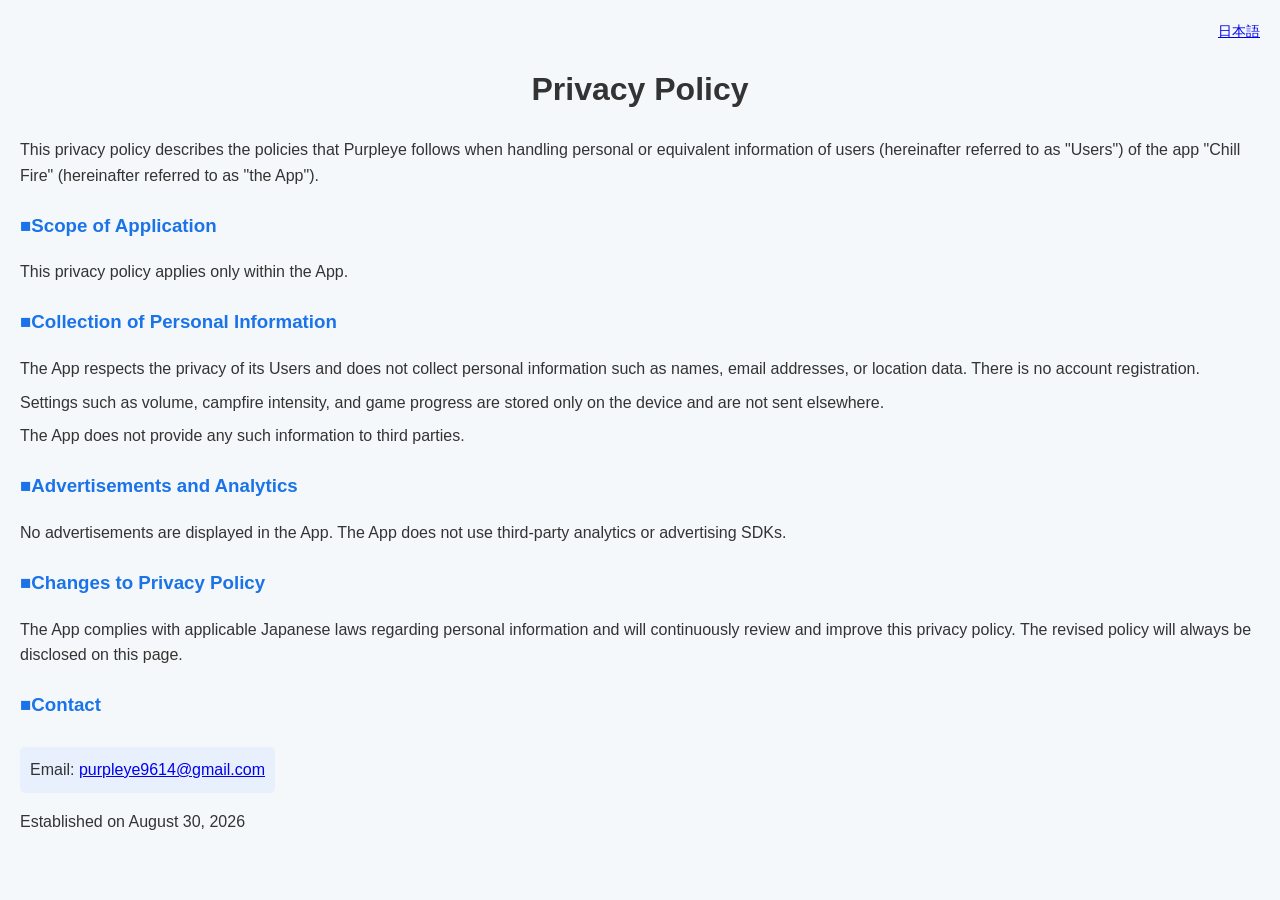
==== index.html @ 0b0f7af2 "Add Chill Fire privacy policy pages. Co-authored-by: Cursor <cursoragent@cursor.com>" ====
<!DOCTYPE html>
<html lang="ja">
<head>
  <meta charset="UTF-8">
  <meta name="viewport" content="width=device-width, initial-scale=1.0">
  <title>Redirecting...</title>
  <script>
    document.addEventListener("DOMContentLoaded", function () {
      var userLang = navigator.language || navigator.userLanguage;
      if (userLang && userLang.toLowerCase().startsWith("ja")) {
        window.location.href = "index.ja.html";
      } else {
        window.location.href = "index.en.html";
      }
    });
  </script>
</head>
<body>
  <p>Redirecting...</p>
</body>
</html>
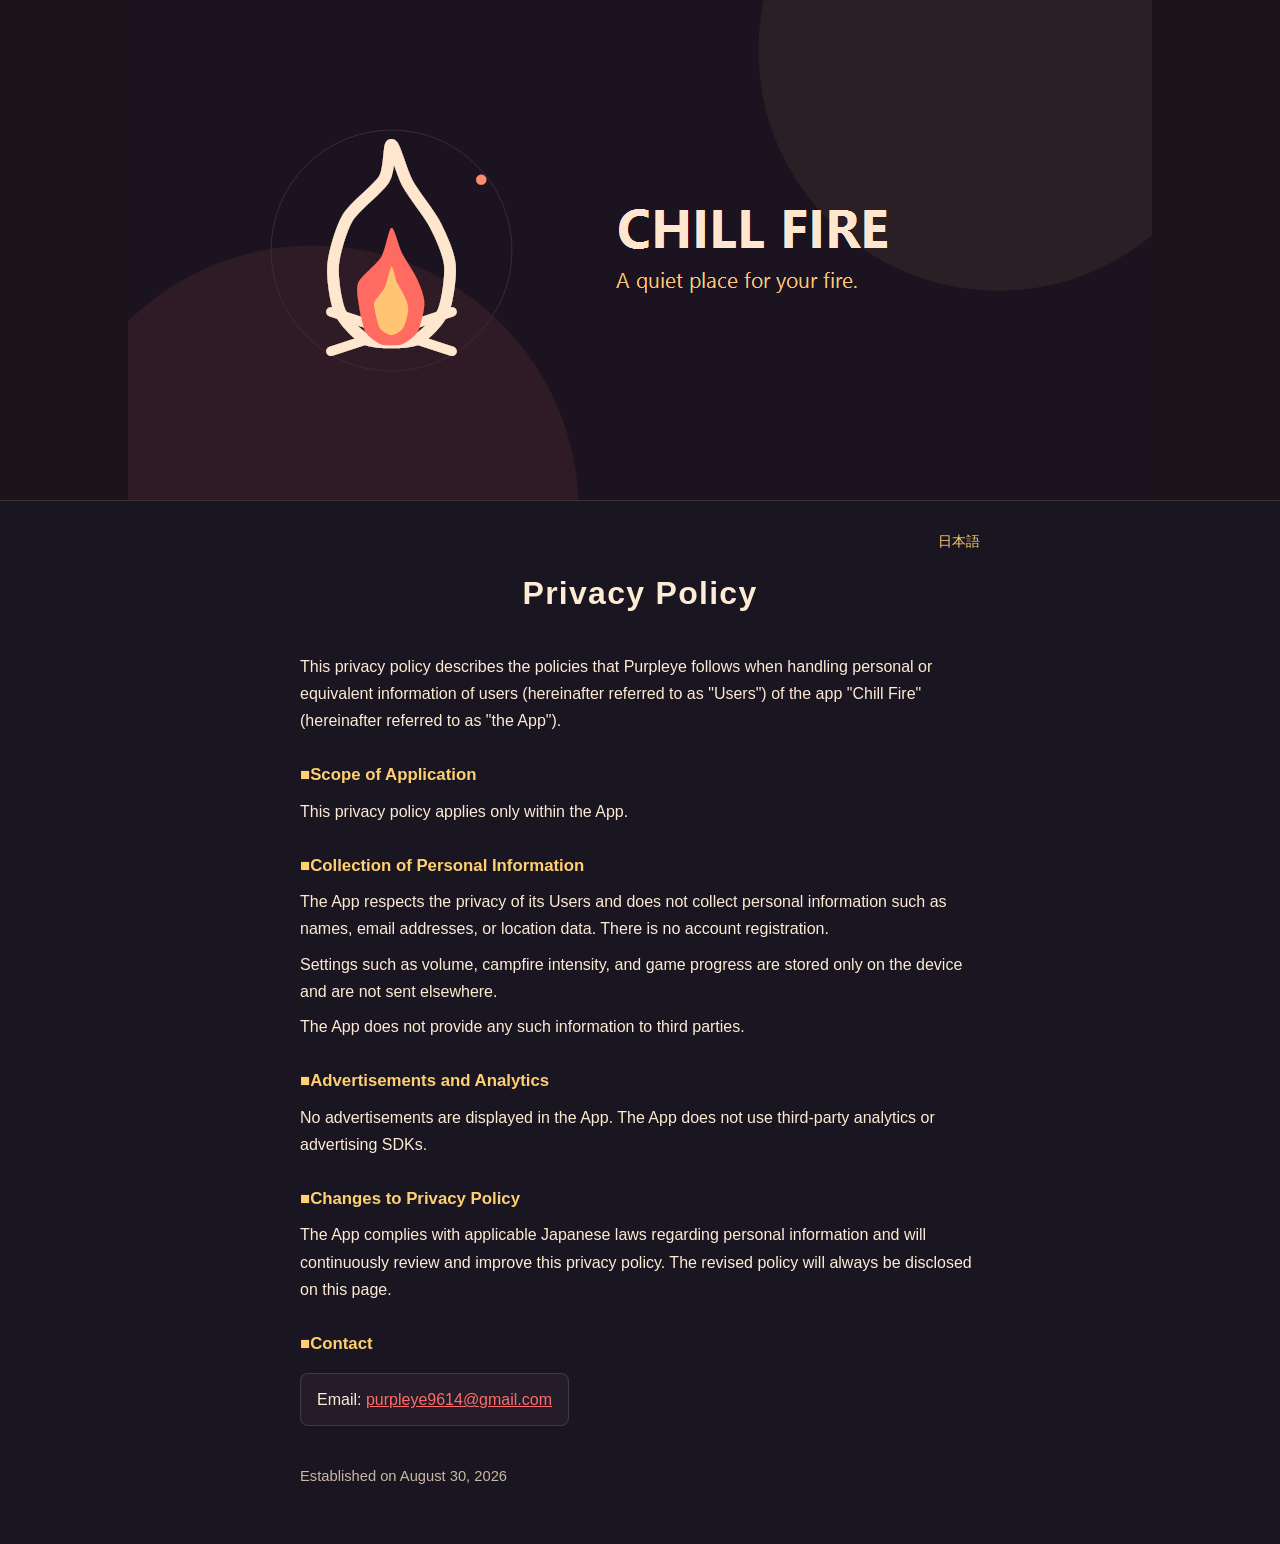
==== commit 9cb19467: "Apply Chill Fire store banner and icon colors to the privacy policy pages. Co-authored-by: Cursor <c" ====
--- a/index.html
+++ b/index.html
@@ -4,6 +4,7 @@
   <meta charset="UTF-8">
   <meta name="viewport" content="width=device-width, initial-scale=1.0">
   <title>Redirecting...</title>
+  <link rel="stylesheet" href="style.css">
   <script>
     document.addEventListener("DOMContentLoaded", function () {
       var userLang = navigator.language || navigator.userLanguage;
@@ -16,6 +17,6 @@
   </script>
 </head>
 <body>
-  <p>Redirecting...</p>
+  <p class="wrap">Redirecting...</p>
 </body>
 </html>
--- a/style.css
+++ b/style.css
@@ -0,0 +1,106 @@
+:root {
+  --bg: #1a1621;
+  --bg-panel: #241c28;
+  --cream: #fdebd3;
+  --cream-muted: #c9b8a6;
+  --flame: #ff6b6b;
+  --ember: #ffcf70;
+  --border: rgba(253, 235, 211, 0.14);
+}
+
+* {
+  box-sizing: border-box;
+}
+
+html,
+body {
+  margin: 0;
+  padding: 0;
+}
+
+body {
+  font-family: "Segoe UI", "Hiragino Sans", "Hiragino Kaku Gothic ProN", Meiryo, sans-serif;
+  line-height: 1.7;
+  background: var(--bg);
+  color: var(--cream);
+}
+
+.hero {
+  width: 100%;
+  background: #1b1419;
+  border-bottom: 1px solid var(--border);
+}
+
+.hero img {
+  display: block;
+  width: 100%;
+  max-width: 1024px;
+  height: auto;
+  margin: 0 auto;
+}
+
+.wrap {
+  max-width: 720px;
+  margin: 0 auto;
+  padding: 28px 20px 48px;
+}
+
+.lang {
+  text-align: right;
+  font-size: 0.9em;
+  margin: 0 0 8px;
+}
+
+.lang a {
+  color: var(--ember);
+  text-decoration: none;
+}
+
+.lang a:hover {
+  color: var(--flame);
+  text-decoration: underline;
+}
+
+h1 {
+  text-align: center;
+  font-weight: 700;
+  letter-spacing: 0.04em;
+  color: var(--cream);
+  margin: 0.4em 0 1em;
+}
+
+h3 {
+  color: var(--ember);
+  margin-top: 1.6em;
+  margin-bottom: 0.4em;
+  font-size: 1.05em;
+  font-weight: 700;
+}
+
+p {
+  margin: 0.5em 0;
+  color: var(--cream);
+}
+
+a {
+  color: var(--flame);
+}
+
+a:hover {
+  color: var(--ember);
+}
+
+.contact {
+  background: var(--bg-panel);
+  border: 1px solid var(--border);
+  padding: 12px 16px;
+  border-radius: 8px;
+  display: inline-block;
+  margin-top: 0.5em;
+}
+
+.date {
+  color: var(--cream-muted);
+  margin-top: 2em;
+  font-size: 0.92em;
+}
